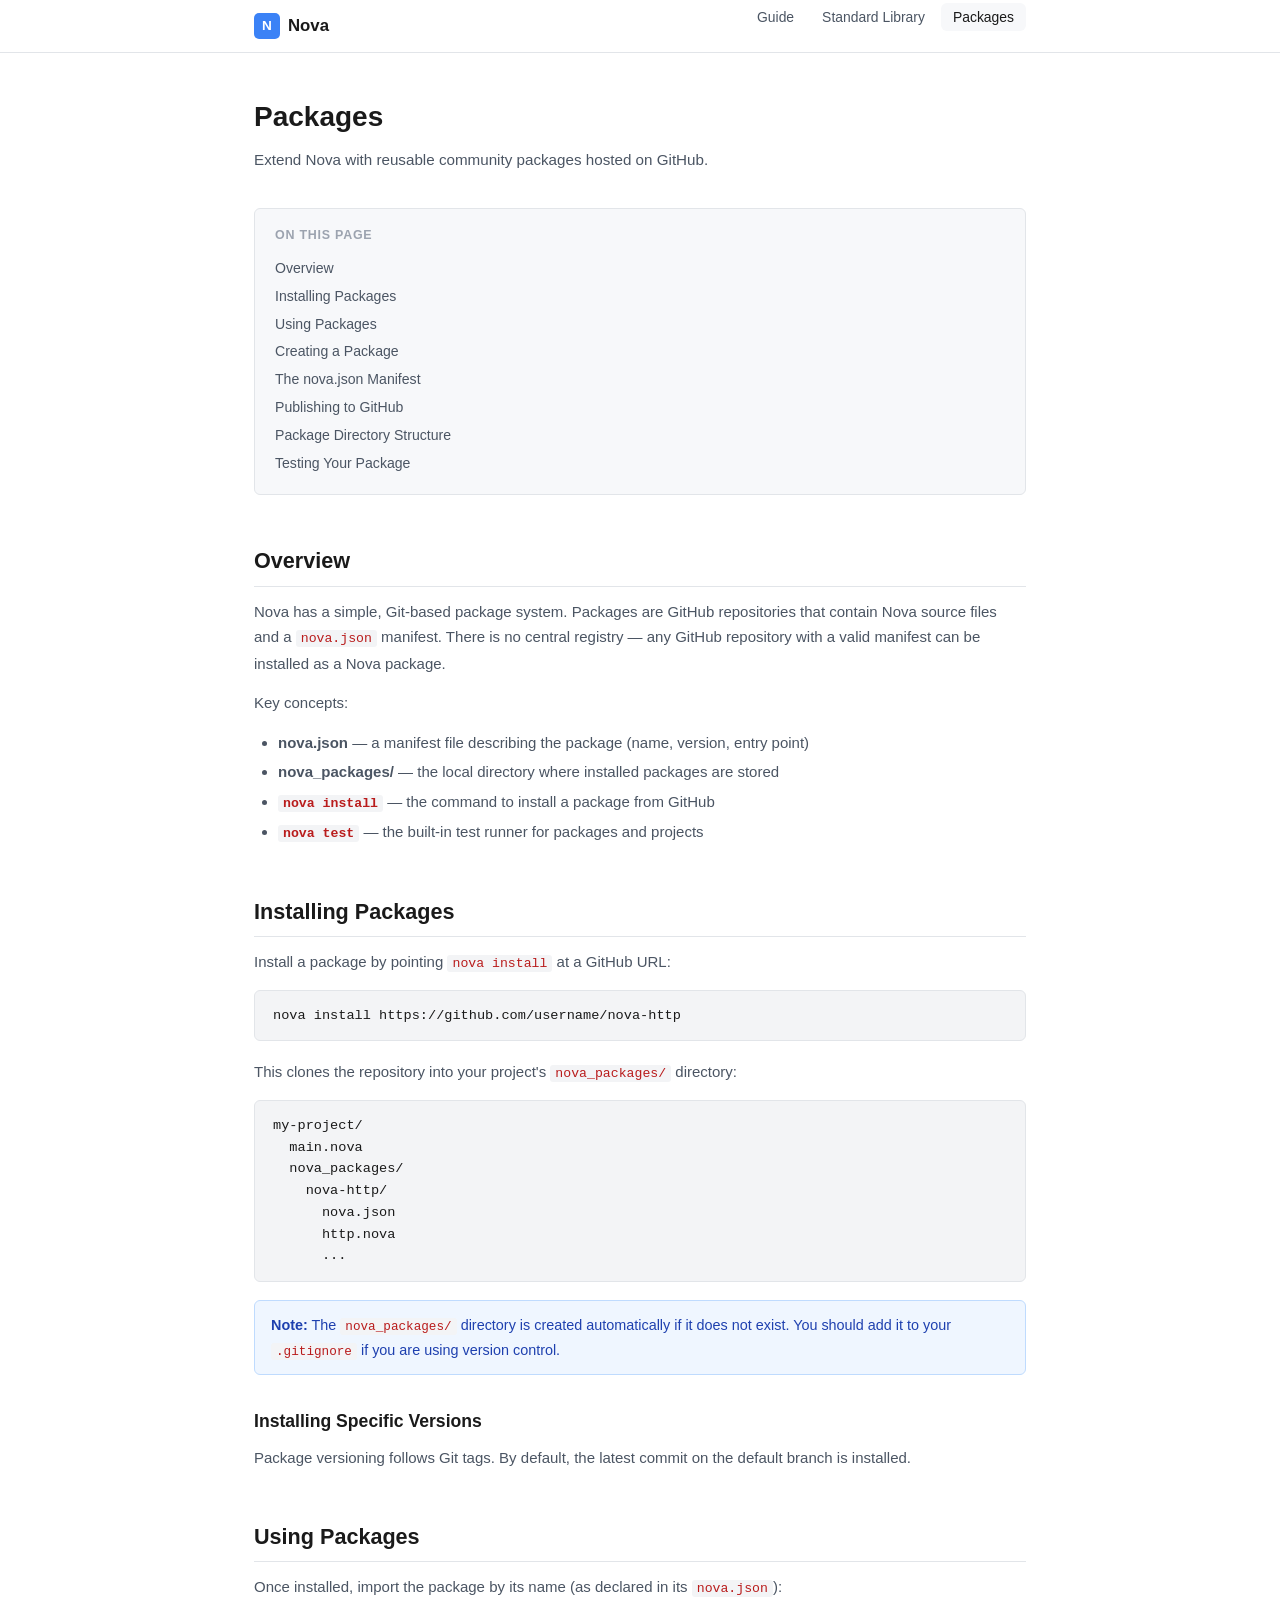
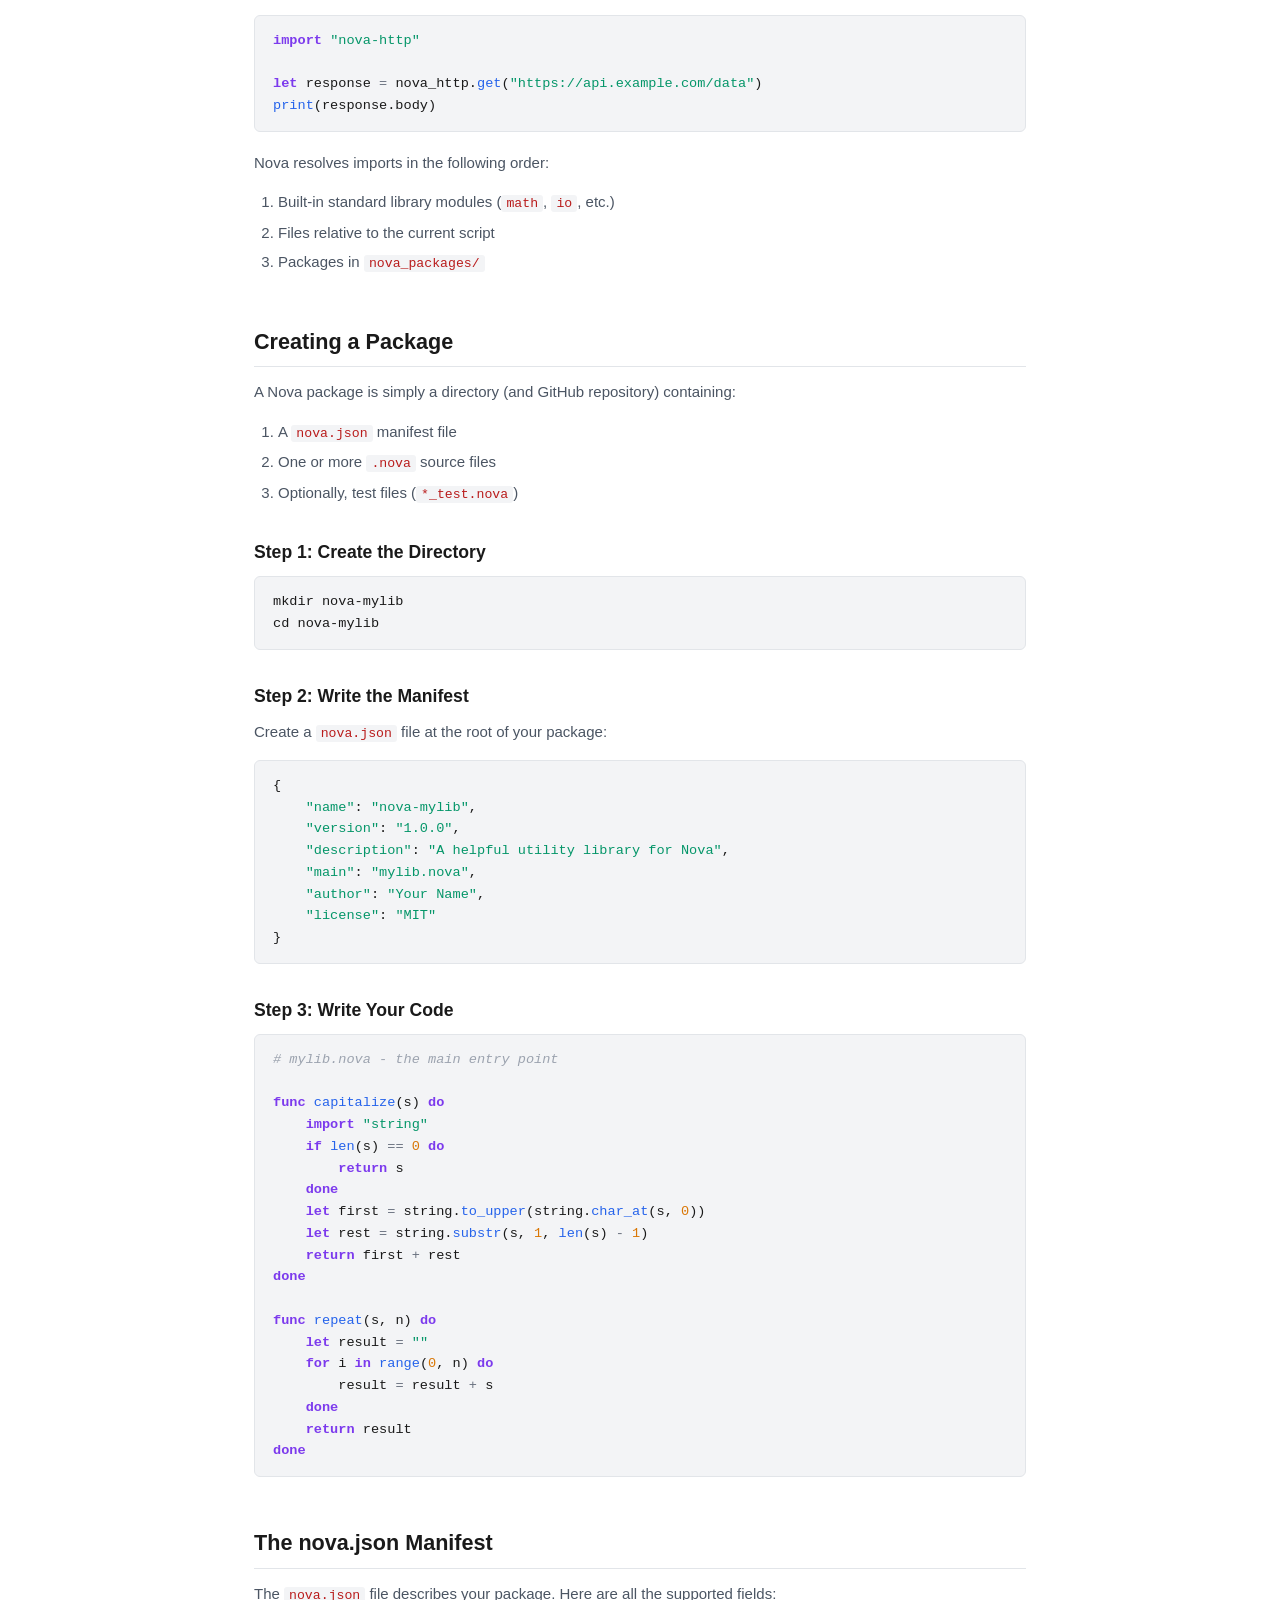
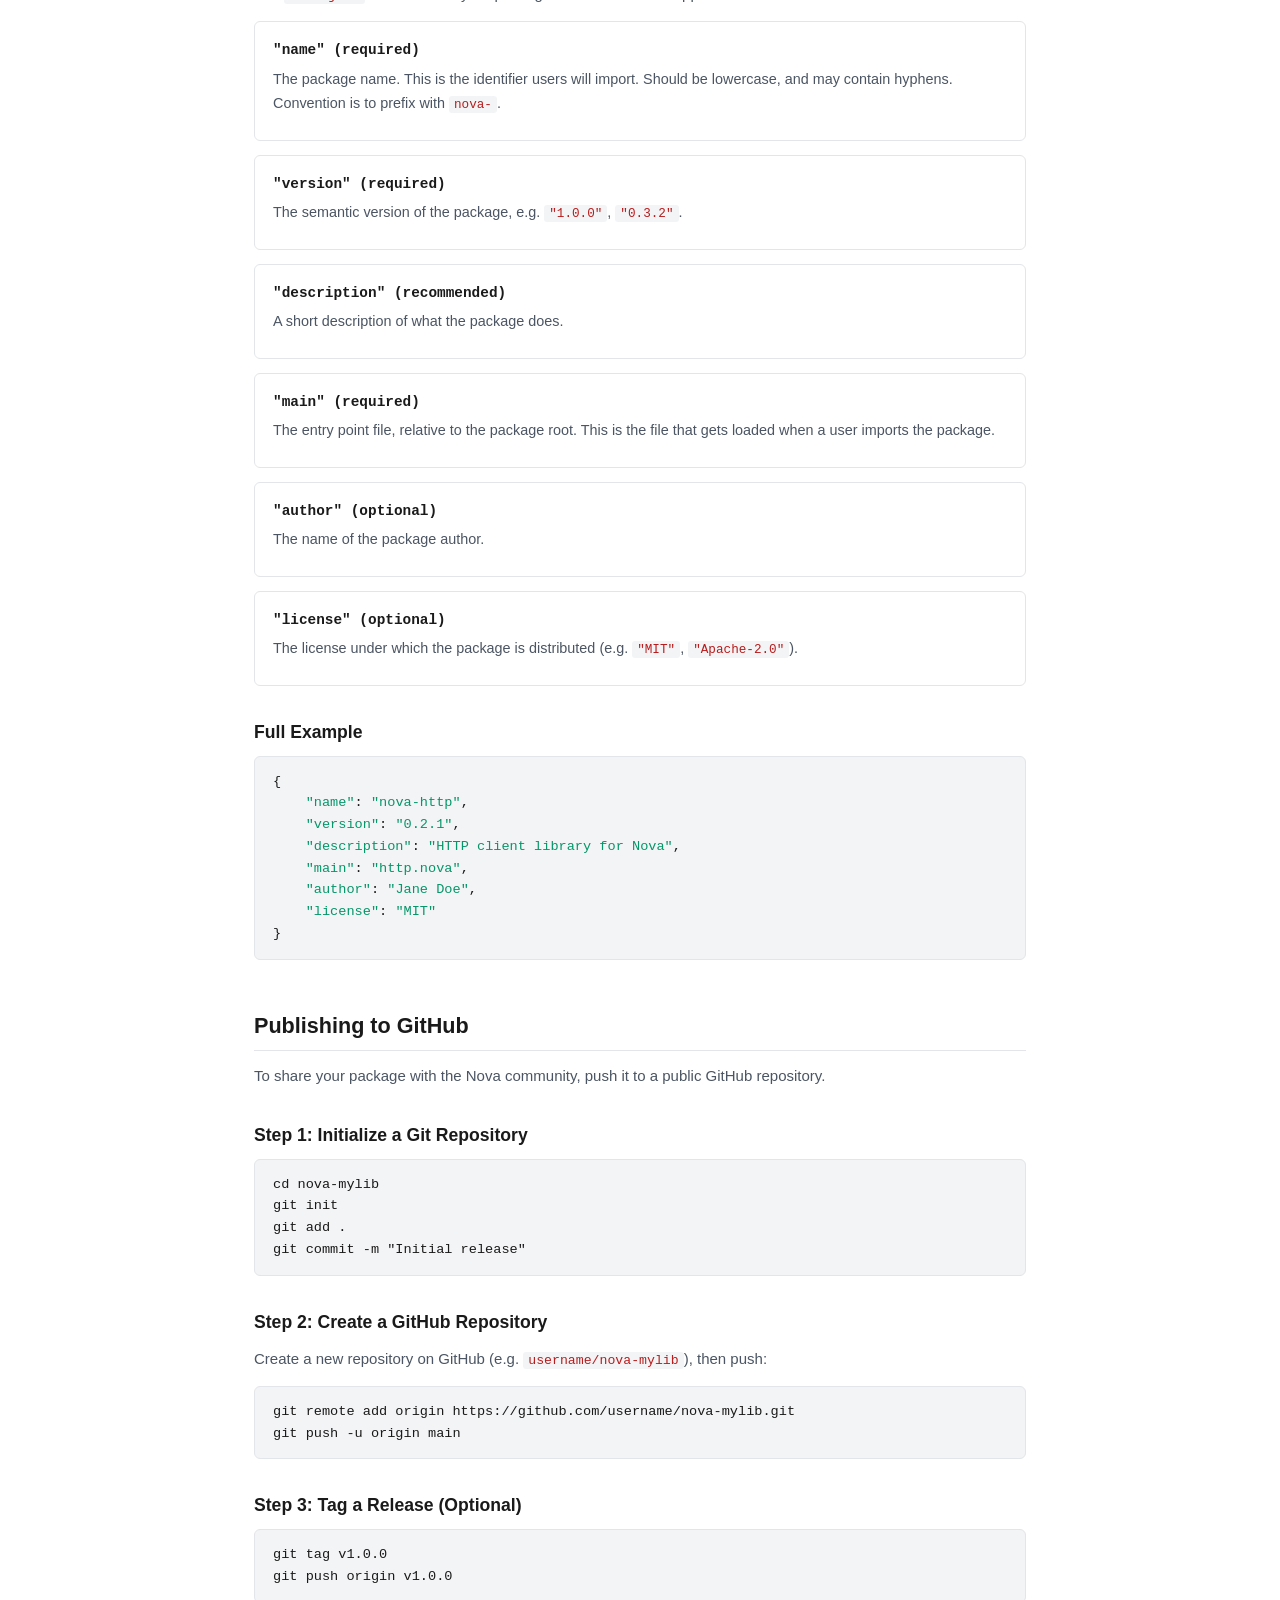
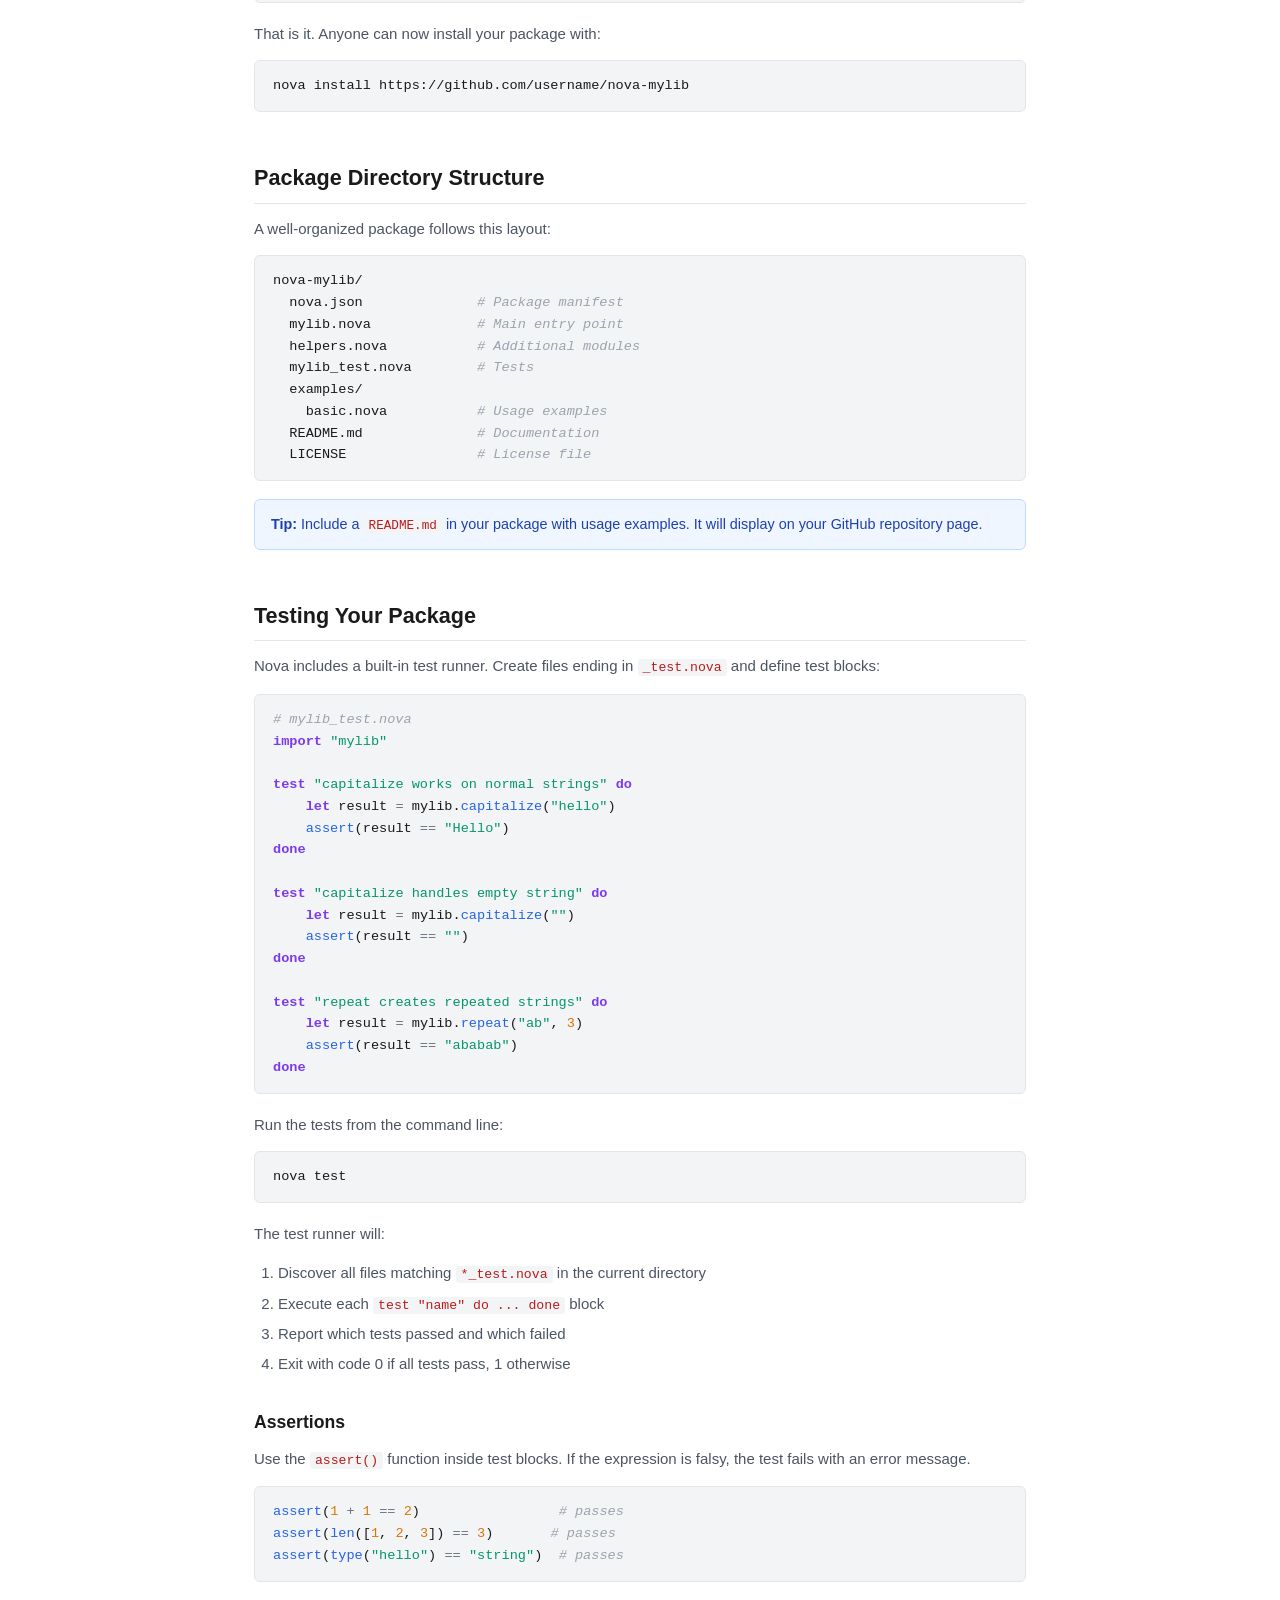
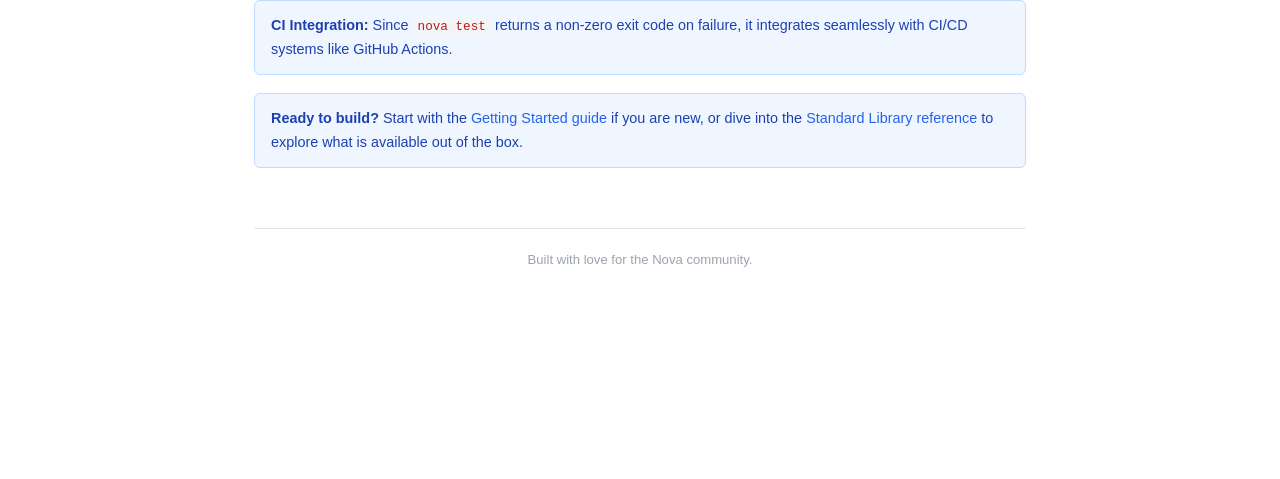
==== docs/packages.html @ 32923f0c "Initial release: Nova programming language v0.2.0 A dynamically-typed, interpreted language built in" ====
<!DOCTYPE html>
<html lang="en">
<head>
    <meta charset="UTF-8">
    <meta name="viewport" content="width=device-width, initial-scale=1.0">
    <title>Packages - Nova Programming Language</title>
    <meta name="description" content="Learn how to create, publish, install, and use Nova packages from the community.">
    <link rel="stylesheet" href="styles.css">
</head>
<body>
    <nav class="nav">
        <div class="nav-inner">
            <a href="index.html" class="nav-brand">
                <span class="nav-mark">N</span>
                Nova
            </a>
            <ul class="nav-links">
                <li><a href="getting-started.html">Guide</a></li>
                <li><a href="stdlib.html">Standard Library</a></li>
                <li><a href="packages.html" class="active">Packages</a></li>
            </ul>
        </div>
    </nav>

    <div class="page">
        <h1 class="page-title">Packages</h1>
        <p class="page-subtitle">Extend Nova with reusable community packages hosted on GitHub.</p>

        <div class="toc">
            <div class="toc-title">On this page</div>
            <ul>
                <li><a href="#overview">Overview</a></li>
                <li><a href="#installing">Installing Packages</a></li>
                <li><a href="#using">Using Packages</a></li>
                <li><a href="#creating">Creating a Package</a></li>
                <li><a href="#manifest">The nova.json Manifest</a></li>
                <li><a href="#publishing">Publishing to GitHub</a></li>
                <li><a href="#structure">Package Directory Structure</a></li>
                <li><a href="#testing">Testing Your Package</a></li>
            </ul>
        </div>

        <!-- Overview -->
        <h2 id="overview">Overview</h2>
        <p>Nova has a simple, Git-based package system. Packages are GitHub repositories that contain Nova source files and a <code>nova.json</code> manifest. There is no central registry &mdash; any GitHub repository with a valid manifest can be installed as a Nova package.</p>

        <p>Key concepts:</p>
        <ul>
            <li><strong>nova.json</strong> &mdash; a manifest file describing the package (name, version, entry point)</li>
            <li><strong>nova_packages/</strong> &mdash; the local directory where installed packages are stored</li>
            <li><strong><code>nova install</code></strong> &mdash; the command to install a package from GitHub</li>
            <li><strong><code>nova test</code></strong> &mdash; the built-in test runner for packages and projects</li>
        </ul>

        <!-- Installing -->
        <h2 id="installing">Installing Packages</h2>
        <p>Install a package by pointing <code>nova install</code> at a GitHub URL:</p>
<pre><code>nova install https://github.com/username/nova-http</code></pre>

        <p>This clones the repository into your project's <code>nova_packages/</code> directory:</p>
<pre><code>my-project/
  main.nova
  nova_packages/
    nova-http/
      nova.json
      http.nova
      ...</code></pre>

        <div class="note">
            <p><strong>Note:</strong> The <code>nova_packages/</code> directory is created automatically if it does not exist. You should add it to your <code>.gitignore</code> if you are using version control.</p>
        </div>

        <h3>Installing Specific Versions</h3>
        <p>Package versioning follows Git tags. By default, the latest commit on the default branch is installed.</p>

        <!-- Using -->
        <h2 id="using">Using Packages</h2>
        <p>Once installed, import the package by its name (as declared in its <code>nova.json</code>):</p>
<pre><code><span class="kw">import</span> <span class="st">"nova-http"</span>

<span class="kw">let</span> response <span class="op">=</span> nova_http.<span class="fn">get</span>(<span class="st">"https://api.example.com/data"</span>)
<span class="bi">print</span>(response.body)</code></pre>

        <p>Nova resolves imports in the following order:</p>
        <ol>
            <li>Built-in standard library modules (<code>math</code>, <code>io</code>, etc.)</li>
            <li>Files relative to the current script</li>
            <li>Packages in <code>nova_packages/</code></li>
        </ol>

        <!-- Creating -->
        <h2 id="creating">Creating a Package</h2>
        <p>A Nova package is simply a directory (and GitHub repository) containing:</p>
        <ol>
            <li>A <code>nova.json</code> manifest file</li>
            <li>One or more <code>.nova</code> source files</li>
            <li>Optionally, test files (<code>*_test.nova</code>)</li>
        </ol>

        <h3>Step 1: Create the Directory</h3>
<pre><code>mkdir nova-mylib
cd nova-mylib</code></pre>

        <h3>Step 2: Write the Manifest</h3>
        <p>Create a <code>nova.json</code> file at the root of your package:</p>
<pre><code>{
    <span class="st">"name"</span>: <span class="st">"nova-mylib"</span>,
    <span class="st">"version"</span>: <span class="st">"1.0.0"</span>,
    <span class="st">"description"</span>: <span class="st">"A helpful utility library for Nova"</span>,
    <span class="st">"main"</span>: <span class="st">"mylib.nova"</span>,
    <span class="st">"author"</span>: <span class="st">"Your Name"</span>,
    <span class="st">"license"</span>: <span class="st">"MIT"</span>
}</code></pre>

        <h3>Step 3: Write Your Code</h3>
<pre><code><span class="cm"># mylib.nova - the main entry point</span>

<span class="kw">func</span> <span class="fn">capitalize</span>(s) <span class="kw">do</span>
    <span class="kw">import</span> <span class="st">"string"</span>
    <span class="kw">if</span> <span class="bi">len</span>(s) <span class="op">==</span> <span class="nu">0</span> <span class="kw">do</span>
        <span class="kw">return</span> s
    <span class="kw">done</span>
    <span class="kw">let</span> first <span class="op">=</span> string.<span class="fn">to_upper</span>(string.<span class="fn">char_at</span>(s, <span class="nu">0</span>))
    <span class="kw">let</span> rest <span class="op">=</span> string.<span class="fn">substr</span>(s, <span class="nu">1</span>, <span class="bi">len</span>(s) <span class="op">-</span> <span class="nu">1</span>)
    <span class="kw">return</span> first <span class="op">+</span> rest
<span class="kw">done</span>

<span class="kw">func</span> <span class="fn">repeat</span>(s, n) <span class="kw">do</span>
    <span class="kw">let</span> result <span class="op">=</span> <span class="st">""</span>
    <span class="kw">for</span> i <span class="kw">in</span> <span class="bi">range</span>(<span class="nu">0</span>, n) <span class="kw">do</span>
        result <span class="op">=</span> result <span class="op">+</span> s
    <span class="kw">done</span>
    <span class="kw">return</span> result
<span class="kw">done</span></code></pre>

        <!-- Manifest -->
        <h2 id="manifest">The nova.json Manifest</h2>
        <p>The <code>nova.json</code> file describes your package. Here are all the supported fields:</p>

        <div class="func">
            <div class="func-sig">"name" (required)</div>
            <div class="func-desc">The package name. This is the identifier users will import. Should be lowercase, and may contain hyphens. Convention is to prefix with <code>nova-</code>.</div>
        </div>

        <div class="func">
            <div class="func-sig">"version" (required)</div>
            <div class="func-desc">The semantic version of the package, e.g. <code>"1.0.0"</code>, <code>"0.3.2"</code>.</div>
        </div>

        <div class="func">
            <div class="func-sig">"description" (recommended)</div>
            <div class="func-desc">A short description of what the package does.</div>
        </div>

        <div class="func">
            <div class="func-sig">"main" (required)</div>
            <div class="func-desc">The entry point file, relative to the package root. This is the file that gets loaded when a user imports the package.</div>
        </div>

        <div class="func">
            <div class="func-sig">"author" (optional)</div>
            <div class="func-desc">The name of the package author.</div>
        </div>

        <div class="func">
            <div class="func-sig">"license" (optional)</div>
            <div class="func-desc">The license under which the package is distributed (e.g. <code>"MIT"</code>, <code>"Apache-2.0"</code>).</div>
        </div>

        <h3>Full Example</h3>
<pre><code>{
    <span class="st">"name"</span>: <span class="st">"nova-http"</span>,
    <span class="st">"version"</span>: <span class="st">"0.2.1"</span>,
    <span class="st">"description"</span>: <span class="st">"HTTP client library for Nova"</span>,
    <span class="st">"main"</span>: <span class="st">"http.nova"</span>,
    <span class="st">"author"</span>: <span class="st">"Jane Doe"</span>,
    <span class="st">"license"</span>: <span class="st">"MIT"</span>
}</code></pre>

        <!-- Publishing -->
        <h2 id="publishing">Publishing to GitHub</h2>
        <p>To share your package with the Nova community, push it to a public GitHub repository.</p>

        <h3>Step 1: Initialize a Git Repository</h3>
<pre><code>cd nova-mylib
git init
git add .
git commit -m "Initial release"</code></pre>

        <h3>Step 2: Create a GitHub Repository</h3>
        <p>Create a new repository on GitHub (e.g. <code>username/nova-mylib</code>), then push:</p>
<pre><code>git remote add origin https://github.com/username/nova-mylib.git
git push -u origin main</code></pre>

        <h3>Step 3: Tag a Release (Optional)</h3>
<pre><code>git tag v1.0.0
git push origin v1.0.0</code></pre>

        <p>That is it. Anyone can now install your package with:</p>
<pre><code>nova install https://github.com/username/nova-mylib</code></pre>

        <!-- Structure -->
        <h2 id="structure">Package Directory Structure</h2>
        <p>A well-organized package follows this layout:</p>
<pre><code>nova-mylib/
  nova.json              <span class="cm"># Package manifest</span>
  mylib.nova             <span class="cm"># Main entry point</span>
  helpers.nova           <span class="cm"># Additional modules</span>
  mylib_test.nova        <span class="cm"># Tests</span>
  examples/
    basic.nova           <span class="cm"># Usage examples</span>
  README.md              <span class="cm"># Documentation</span>
  LICENSE                <span class="cm"># License file</span></code></pre>

        <div class="note">
            <p><strong>Tip:</strong> Include a <code>README.md</code> in your package with usage examples. It will display on your GitHub repository page.</p>
        </div>

        <!-- Testing -->
        <h2 id="testing">Testing Your Package</h2>
        <p>Nova includes a built-in test runner. Create files ending in <code>_test.nova</code> and define test blocks:</p>
<pre><code><span class="cm"># mylib_test.nova</span>
<span class="kw">import</span> <span class="st">"mylib"</span>

<span class="kw">test</span> <span class="st">"capitalize works on normal strings"</span> <span class="kw">do</span>
    <span class="kw">let</span> result <span class="op">=</span> mylib.<span class="fn">capitalize</span>(<span class="st">"hello"</span>)
    <span class="fn">assert</span>(result <span class="op">==</span> <span class="st">"Hello"</span>)
<span class="kw">done</span>

<span class="kw">test</span> <span class="st">"capitalize handles empty string"</span> <span class="kw">do</span>
    <span class="kw">let</span> result <span class="op">=</span> mylib.<span class="fn">capitalize</span>(<span class="st">""</span>)
    <span class="fn">assert</span>(result <span class="op">==</span> <span class="st">""</span>)
<span class="kw">done</span>

<span class="kw">test</span> <span class="st">"repeat creates repeated strings"</span> <span class="kw">do</span>
    <span class="kw">let</span> result <span class="op">=</span> mylib.<span class="fn">repeat</span>(<span class="st">"ab"</span>, <span class="nu">3</span>)
    <span class="fn">assert</span>(result <span class="op">==</span> <span class="st">"ababab"</span>)
<span class="kw">done</span></code></pre>

        <p>Run the tests from the command line:</p>
<pre><code>nova test</code></pre>

        <p>The test runner will:</p>
        <ol>
            <li>Discover all files matching <code>*_test.nova</code> in the current directory</li>
            <li>Execute each <code>test "name" do ... done</code> block</li>
            <li>Report which tests passed and which failed</li>
            <li>Exit with code 0 if all tests pass, 1 otherwise</li>
        </ol>

        <h3>Assertions</h3>
        <p>Use the <code>assert()</code> function inside test blocks. If the expression is falsy, the test fails with an error message.</p>
<pre><code><span class="fn">assert</span>(<span class="nu">1</span> <span class="op">+</span> <span class="nu">1</span> <span class="op">==</span> <span class="nu">2</span>)                 <span class="cm"># passes</span>
<span class="fn">assert</span>(<span class="bi">len</span>([<span class="nu">1</span>, <span class="nu">2</span>, <span class="nu">3</span>]) <span class="op">==</span> <span class="nu">3</span>)       <span class="cm"># passes</span>
<span class="fn">assert</span>(<span class="bi">type</span>(<span class="st">"hello"</span>) <span class="op">==</span> <span class="st">"string"</span>)  <span class="cm"># passes</span></code></pre>

        <div class="note">
            <p><strong>CI Integration:</strong> Since <code>nova test</code> returns a non-zero exit code on failure, it integrates seamlessly with CI/CD systems like GitHub Actions.</p>
        </div>

        <div class="note">
            <p><strong>Ready to build?</strong> Start with the <a href="getting-started.html">Getting Started guide</a> if you are new, or dive into the <a href="stdlib.html">Standard Library reference</a> to explore what is available out of the box.</p>
        </div>

        <div class="footer">
            Built with love for the Nova community.
        </div>
    </div>
</body>
</html>
---- docs/styles.css ----
/* Nova Docs — Clean, simple, informational */

*, *::before, *::after {
    margin: 0;
    padding: 0;
    box-sizing: border-box;
}

:root {
    --bg: #ffffff;
    --bg-alt: #f7f8fa;
    --bg-code: #f3f4f6;
    --border: #e2e5e9;
    --text: #1a1a1a;
    --text-secondary: #4b5563;
    --text-muted: #9ca3af;
    --link: #2563eb;
    --link-hover: #1d4ed8;
    --accent: #3b82f6;
    --font: -apple-system, BlinkMacSystemFont, "Segoe UI", Roboto, "Helvetica Neue", Arial, sans-serif;
    --mono: "SF Mono", "Fira Code", Consolas, "Liberation Mono", Menlo, monospace;
    --max-width: 820px;
}

body {
    font-family: var(--font);
    background: var(--bg);
    color: var(--text);
    line-height: 1.7;
    font-size: 15px;
}

a { color: var(--link); text-decoration: none; }
a:hover { color: var(--link-hover); text-decoration: underline; }

/* Nav */
.nav {
    border-bottom: 1px solid var(--border);
    background: var(--bg);
    position: sticky;
    top: 0;
    z-index: 100;
}

.nav-inner {
    max-width: var(--max-width);
    margin: 0 auto;
    padding: 0 24px;
    display: flex;
    align-items: center;
    justify-content: space-between;
    height: 52px;
}

.nav-brand {
    font-weight: 700;
    font-size: 1.05rem;
    color: var(--text);
    text-decoration: none;
    display: flex;
    align-items: center;
    gap: 8px;
}
.nav-brand:hover { color: var(--text); text-decoration: none; }

.nav-mark {
    display: inline-flex;
    align-items: center;
    justify-content: center;
    width: 26px;
    height: 26px;
    background: var(--accent);
    color: #fff;
    border-radius: 5px;
    font-size: 0.85rem;
    font-weight: 800;
}

.nav-links {
    display: flex;
    gap: 4px;
    list-style: none;
}

.nav-links a {
    padding: 6px 12px;
    border-radius: 6px;
    font-size: 0.87rem;
    color: var(--text-secondary);
    text-decoration: none;
}
.nav-links a:hover, .nav-links a.active {
    background: var(--bg-alt);
    color: var(--text);
    text-decoration: none;
}

/* Page layout */
.page {
    max-width: var(--max-width);
    margin: 0 auto;
    padding: 40px 24px 100px;
}

.page-title {
    font-size: 1.75rem;
    font-weight: 700;
    margin-bottom: 6px;
    color: var(--text);
}

.page-subtitle {
    color: var(--text-secondary);
    font-size: 0.95rem;
    margin-bottom: 36px;
}

/* Typography */
h2 {
    font-size: 1.35rem;
    font-weight: 700;
    margin-top: 48px;
    margin-bottom: 12px;
    padding-bottom: 6px;
    border-bottom: 1px solid var(--border);
}

h3 {
    font-size: 1.1rem;
    font-weight: 600;
    margin-top: 32px;
    margin-bottom: 8px;
}

h4 {
    font-size: 1rem;
    font-weight: 600;
    margin-top: 24px;
    margin-bottom: 6px;
}

p { margin-bottom: 14px; color: var(--text-secondary); }
ul, ol { margin-bottom: 14px; padding-left: 24px; color: var(--text-secondary); }
li { margin-bottom: 4px; }

/* Code */
code { font-family: var(--mono); font-size: 0.88em; }

:not(pre) > code {
    background: var(--bg-code);
    padding: 1px 5px;
    border-radius: 3px;
    color: #b91c1c;
}

pre {
    background: var(--bg-code);
    border: 1px solid var(--border);
    border-radius: 6px;
    padding: 14px 18px;
    overflow-x: auto;
    margin-bottom: 18px;
    font-size: 0.85rem;
    line-height: 1.6;
}

pre code { background: none; padding: 0; color: var(--text); font-size: inherit; }

/* Syntax highlighting */
.kw { color: #7c3aed; font-weight: 600; }
.bi { color: #2563eb; }
.st { color: #059669; }
.cm { color: #9ca3af; font-style: italic; }
.nu { color: #d97706; }
.op { color: #6b7280; }
.fn { color: #2563eb; }
.cl { color: #b45309; }
.se { color: #7c3aed; }

/* Table of contents */
.toc {
    background: var(--bg-alt);
    border: 1px solid var(--border);
    border-radius: 6px;
    padding: 16px 20px;
    margin-bottom: 32px;
}
.toc-title {
    font-size: 0.78rem;
    text-transform: uppercase;
    letter-spacing: 0.06em;
    color: var(--text-muted);
    font-weight: 600;
    margin-bottom: 8px;
}
.toc ul { list-style: none; padding: 0; margin: 0; }
.toc li { margin-bottom: 2px; }
.toc a { font-size: 0.88rem; color: var(--text-secondary); }
.toc a:hover { color: var(--link); }
.toc .indent { padding-left: 16px; }

/* Function definitions */
.func {
    border: 1px solid var(--border);
    border-radius: 6px;
    padding: 16px 18px;
    margin-bottom: 14px;
}
.func-sig {
    font-family: var(--mono);
    font-size: 0.9rem;
    font-weight: 600;
    color: var(--text);
    margin-bottom: 4px;
}
.func-desc { color: var(--text-secondary); font-size: 0.9rem; margin-bottom: 8px; }
.func pre { margin-bottom: 0; font-size: 0.82rem; }

/* Note box */
.note {
    background: #eff6ff;
    border: 1px solid #bfdbfe;
    border-radius: 6px;
    padding: 12px 16px;
    margin-bottom: 18px;
    font-size: 0.9rem;
}
.note p { color: #1e40af; margin: 0; }

/* Cards */
.cards {
    display: grid;
    grid-template-columns: repeat(auto-fit, minmax(240px, 1fr));
    gap: 16px;
    margin-bottom: 32px;
}
.card {
    border: 1px solid var(--border);
    border-radius: 6px;
    padding: 20px;
}
.card h3 { margin-top: 0; margin-bottom: 6px; font-size: 1rem; }
.card p { font-size: 0.9rem; margin: 0; }

/* Module header */
.mod-header {
    display: flex;
    align-items: center;
    gap: 10px;
    margin-top: 48px;
    margin-bottom: 12px;
    padding-bottom: 6px;
    border-bottom: 1px solid var(--border);
}
.mod-header h2 { margin: 0; padding: 0; border: 0; }
.mod-badge {
    font-family: var(--mono);
    font-size: 0.72rem;
    background: var(--bg-code);
    border: 1px solid var(--border);
    padding: 2px 8px;
    border-radius: 3px;
    color: var(--text-muted);
}

/* Footer */
.footer {
    border-top: 1px solid var(--border);
    margin-top: 60px;
    padding: 20px 24px;
    text-align: center;
    font-size: 0.82rem;
    color: var(--text-muted);
}

/* Install box */
.install-box {
    background: #1e293b;
    color: #a5f3fc;
    font-family: var(--mono);
    font-size: 0.88rem;
    padding: 12px 20px;
    border-radius: 6px;
    display: inline-block;
    margin: 12px 0;
}

@media (max-width: 640px) {
    .page-title { font-size: 1.4rem; }
    h2 { font-size: 1.15rem; }
    .nav-links { display: none; }
    .cards { grid-template-columns: 1fr; }
    pre { font-size: 0.8rem; padding: 12px; }
}
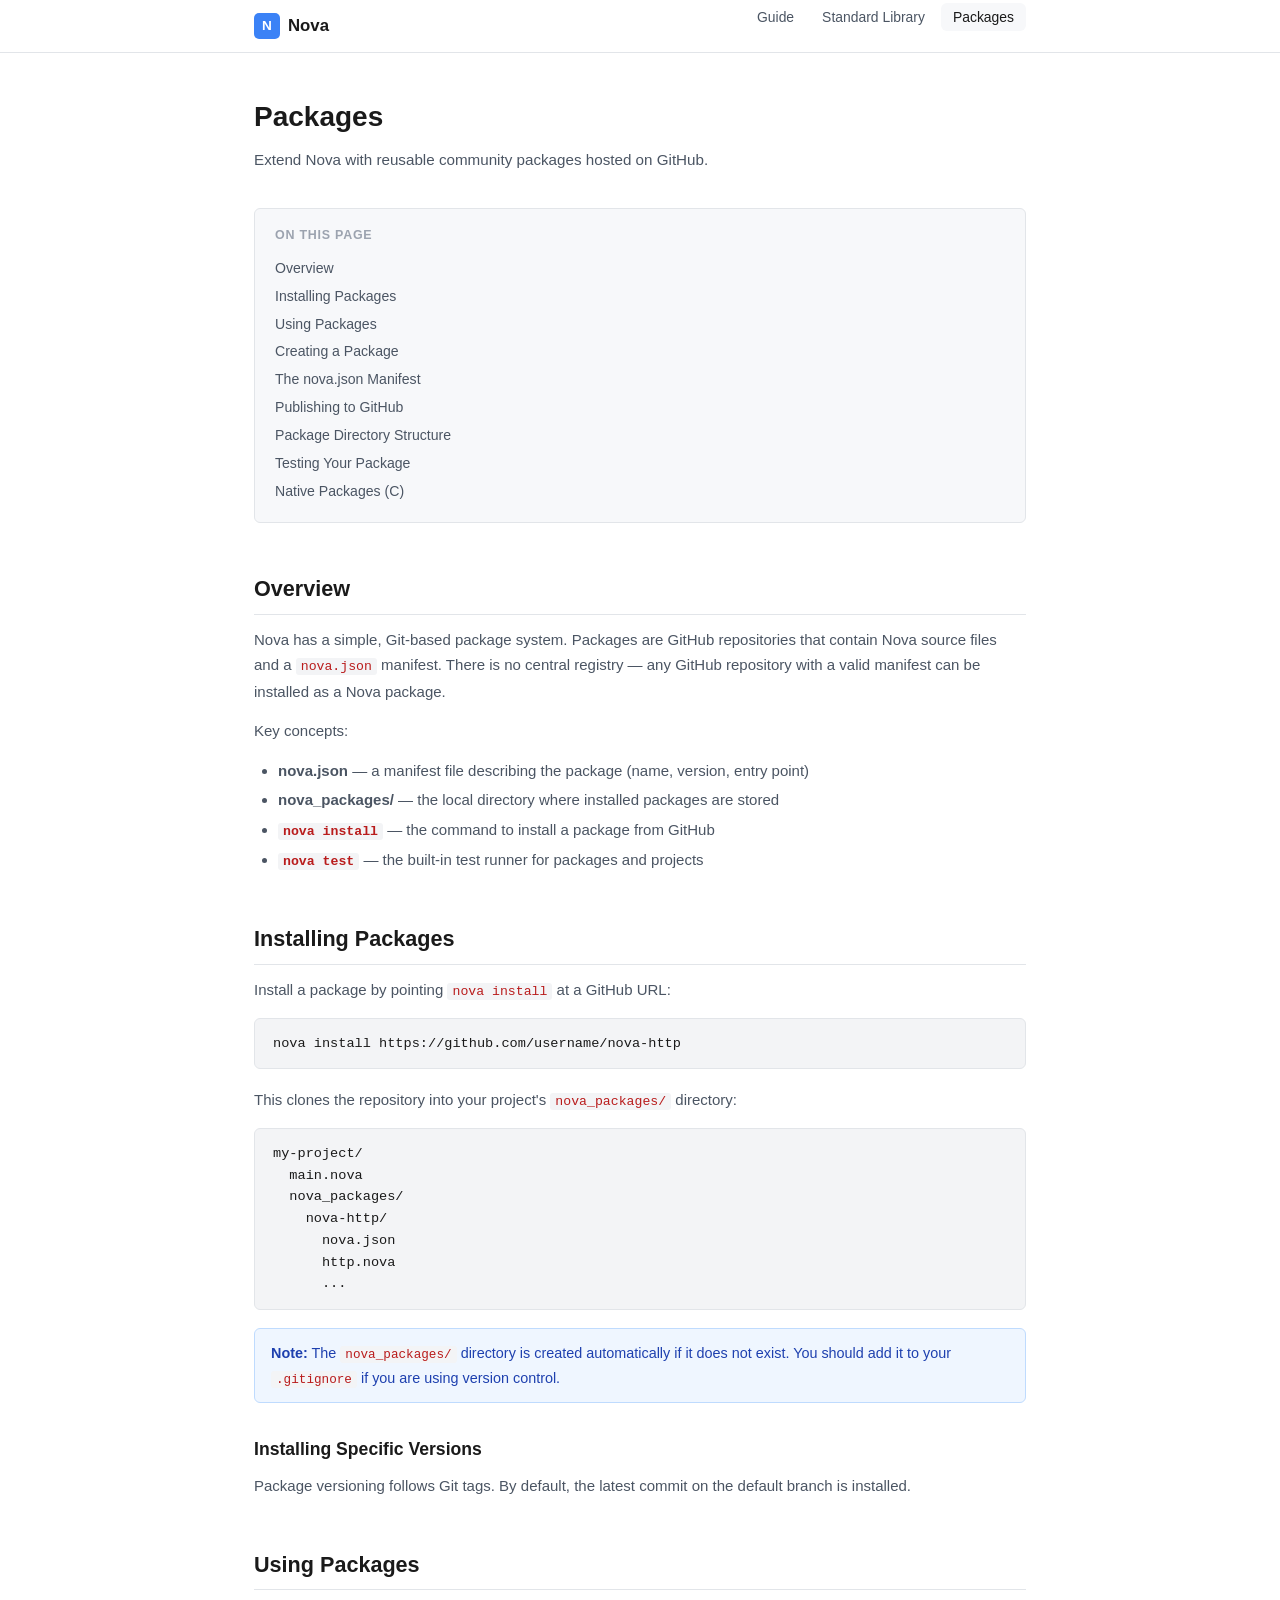
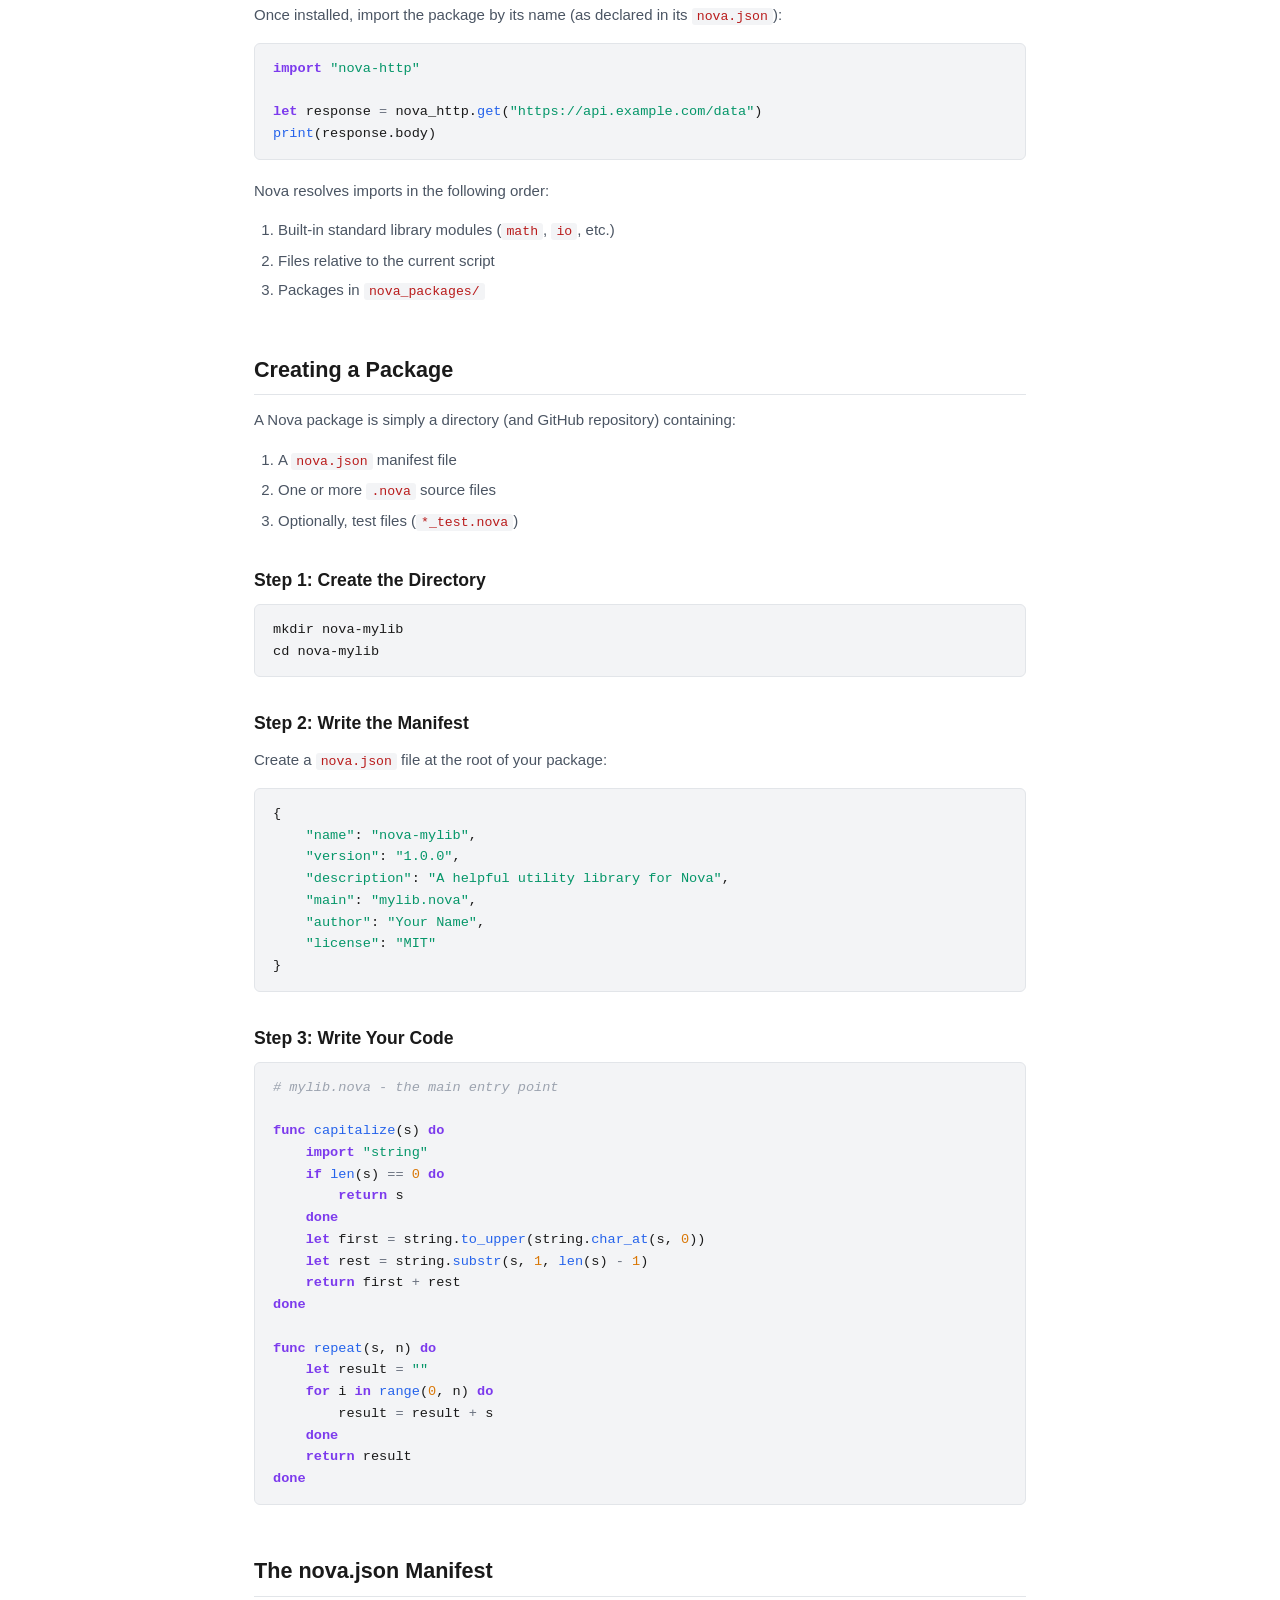
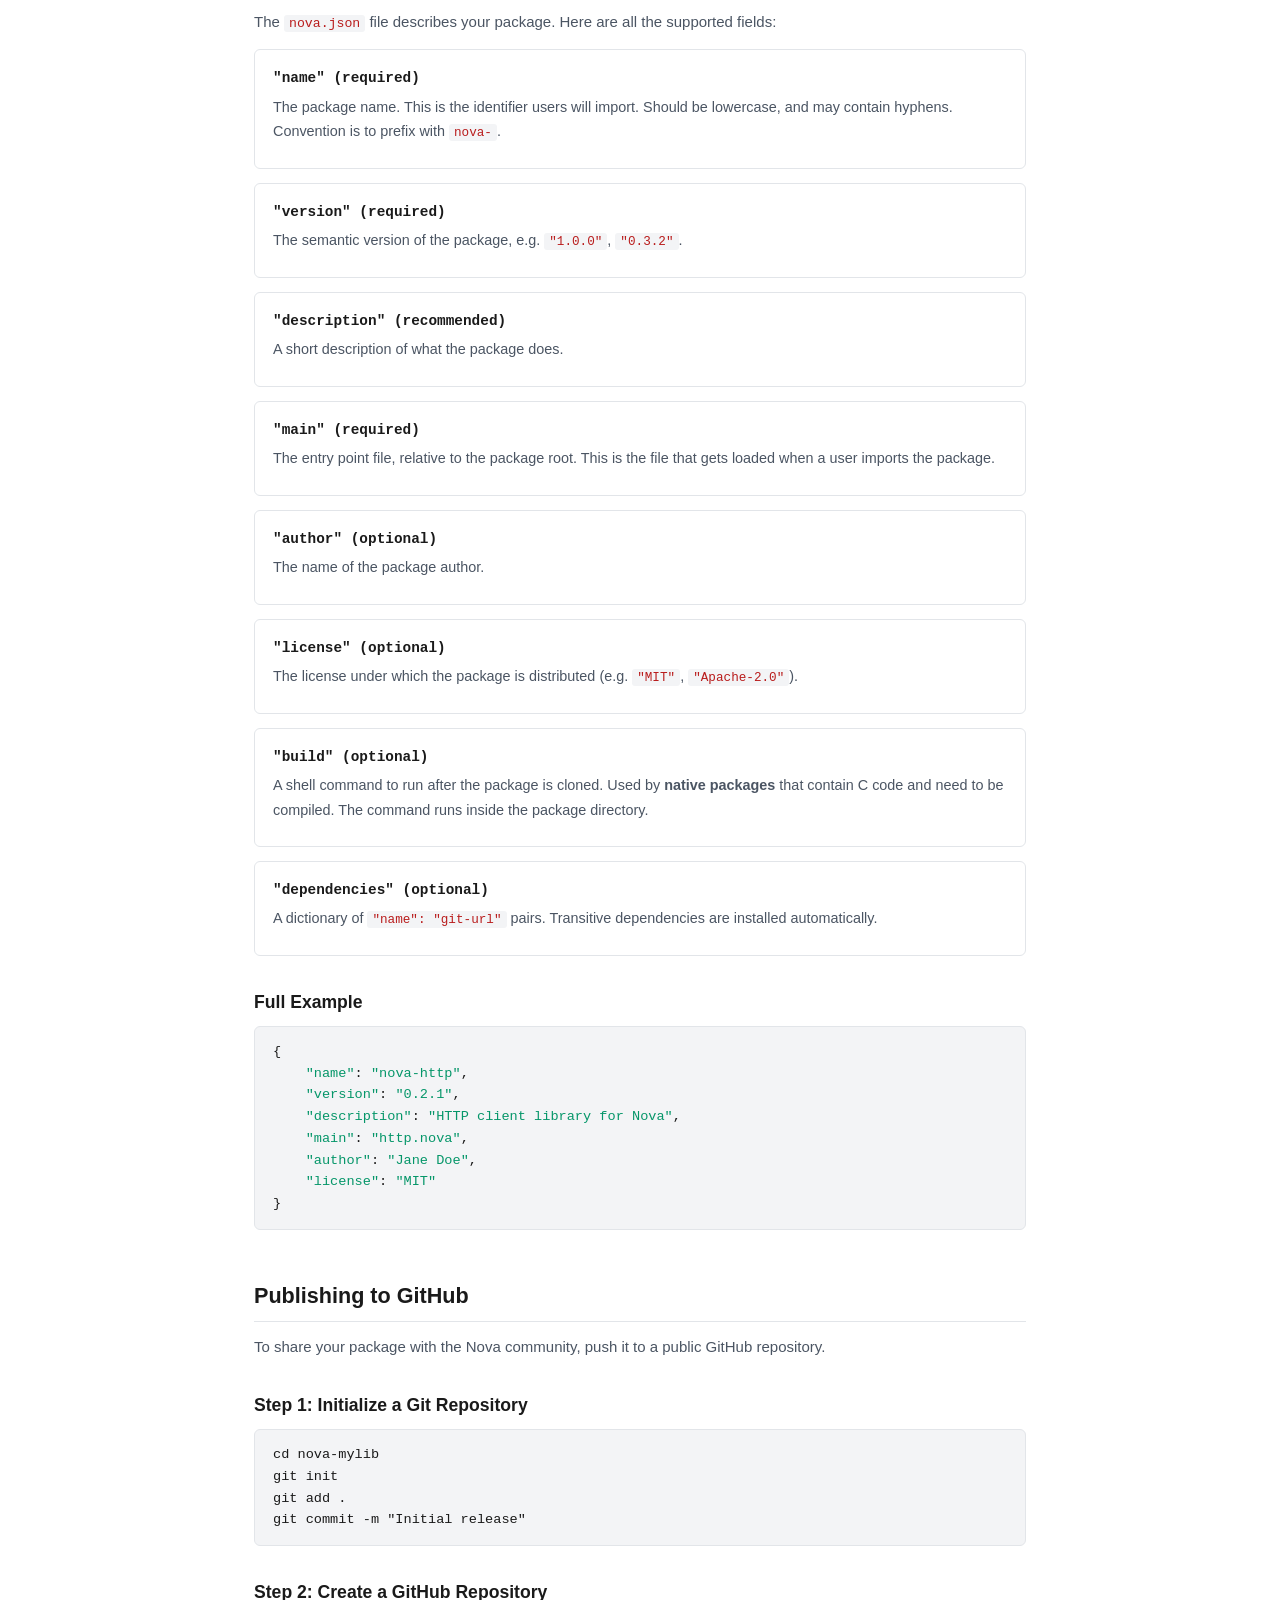
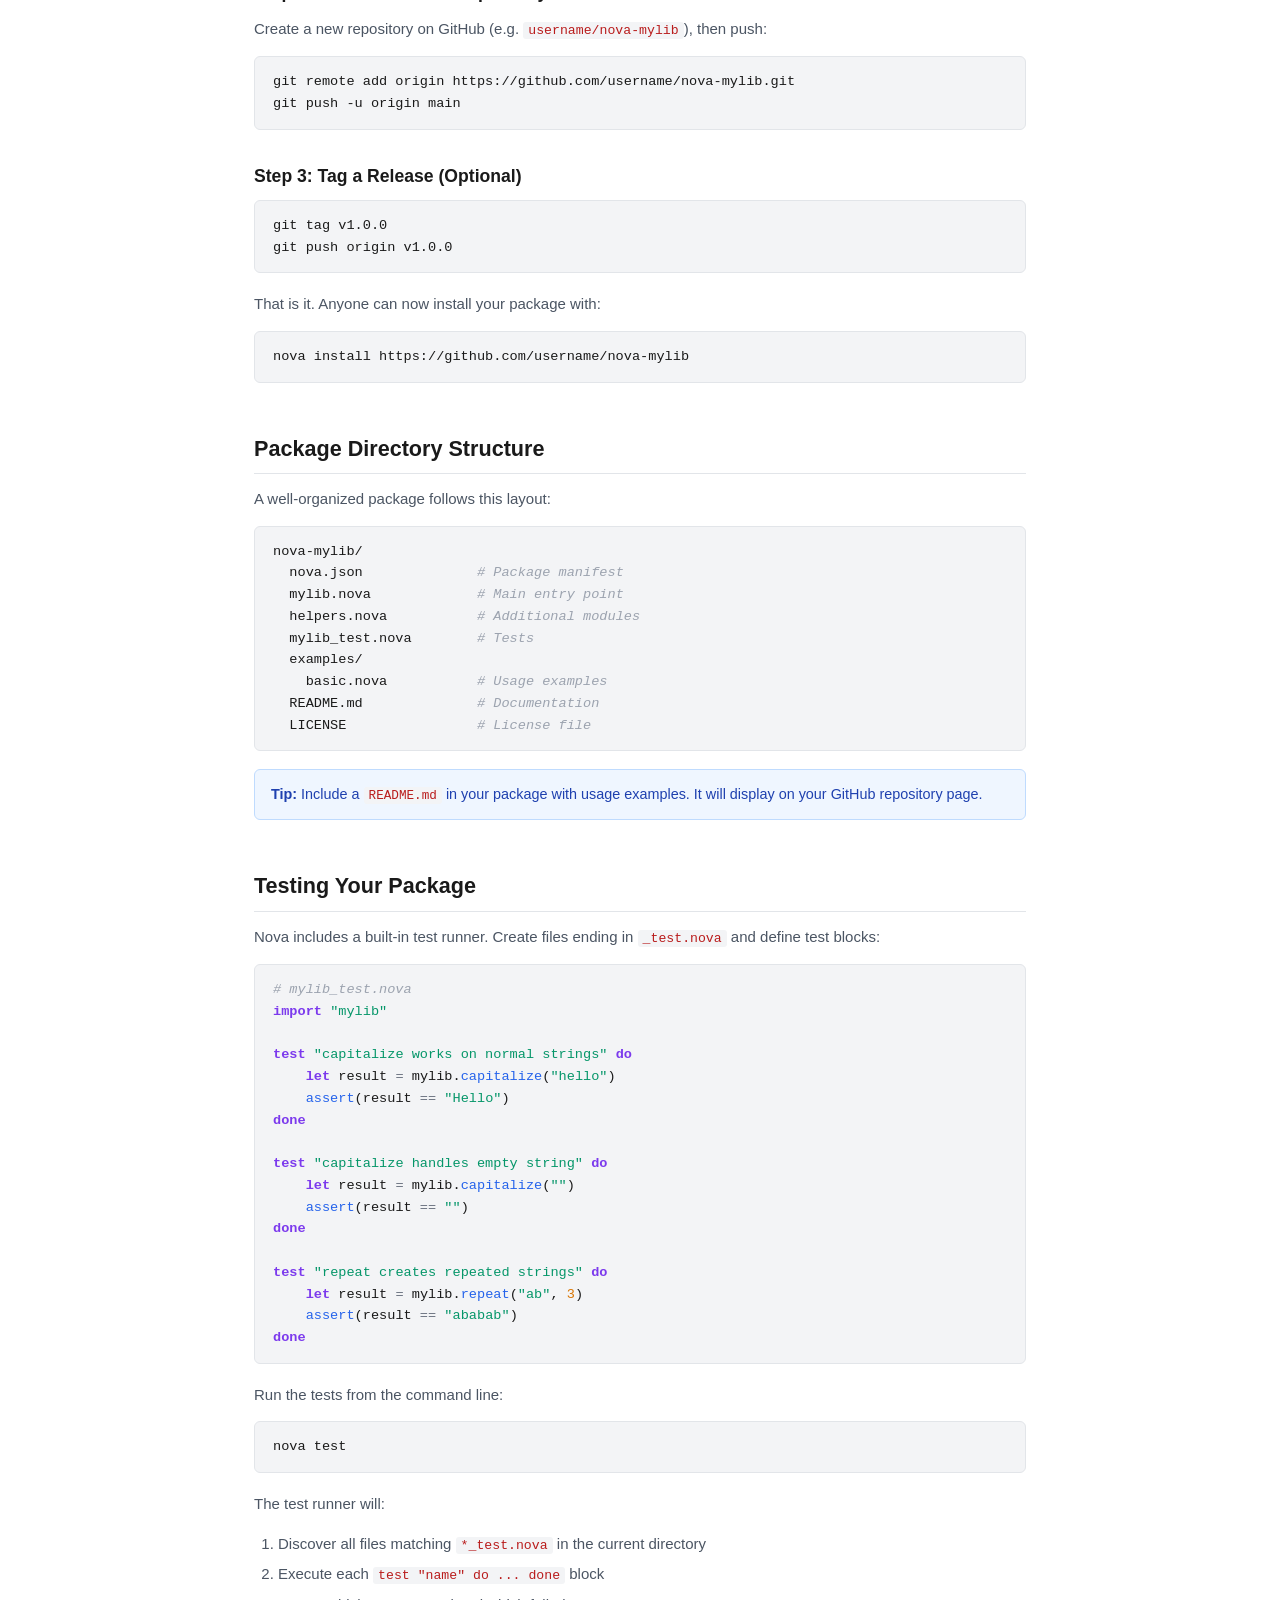
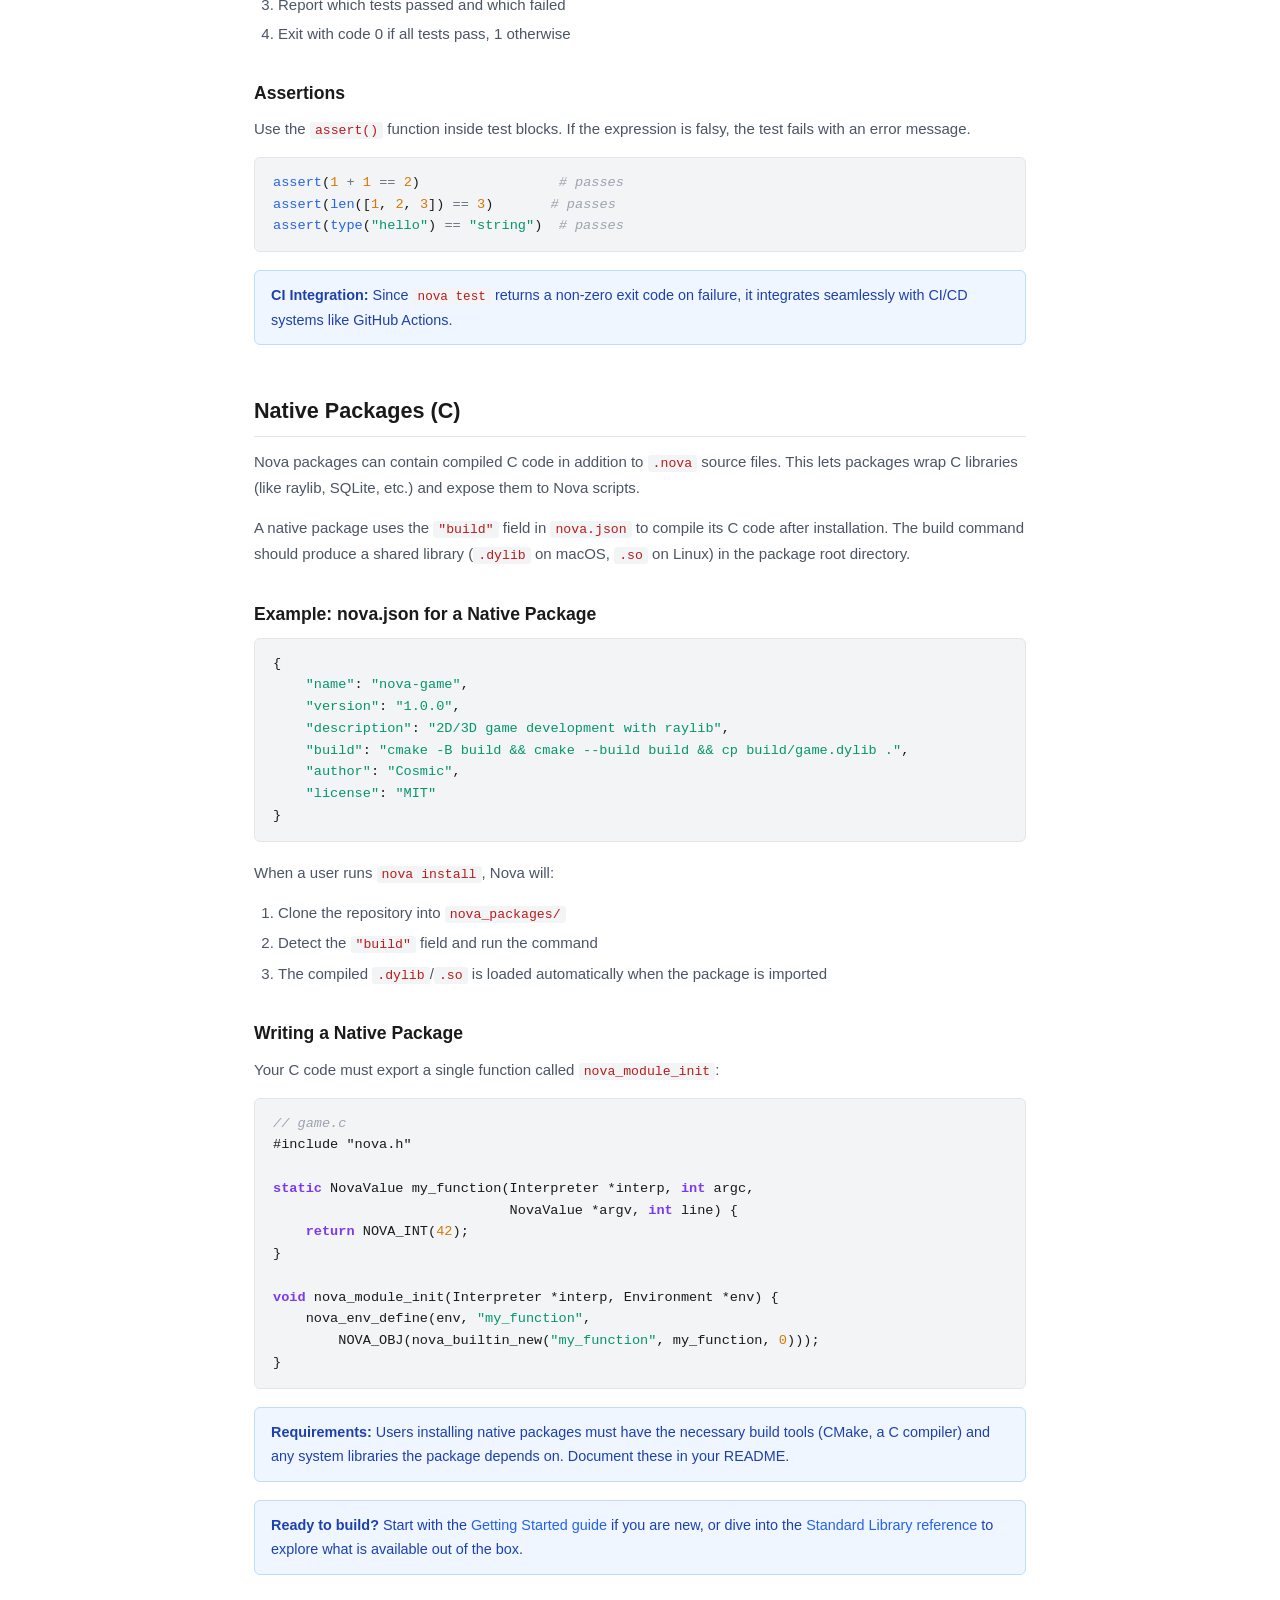
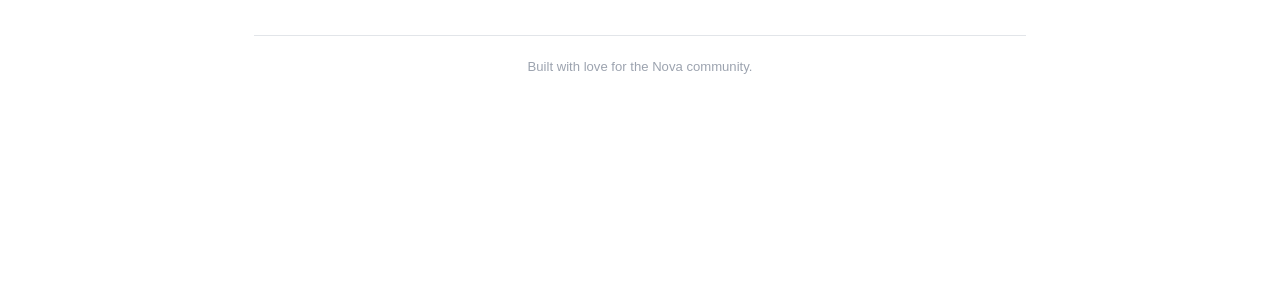
==== commit 04600529: "Add game module with 2D/3D support and native package build system - Add game stdlib module (56 func" ====
--- a/docs/packages.html
+++ b/docs/packages.html
@@ -37,6 +37,7 @@
                 <li><a href="#publishing">Publishing to GitHub</a></li>
                 <li><a href="#structure">Package Directory Structure</a></li>
                 <li><a href="#testing">Testing Your Package</a></li>
+                <li><a href="#native">Native Packages (C)</a></li>
             </ul>
         </div>
 
@@ -165,6 +166,16 @@
         <div class="func">
             <div class="func-sig">"license" (optional)</div>
             <div class="func-desc">The license under which the package is distributed (e.g. <code>"MIT"</code>, <code>"Apache-2.0"</code>).</div>
+        </div>
+
+        <div class="func">
+            <div class="func-sig">"build" (optional)</div>
+            <div class="func-desc">A shell command to run after the package is cloned. Used by <strong>native packages</strong> that contain C code and need to be compiled. The command runs inside the package directory.</div>
+        </div>
+
+        <div class="func">
+            <div class="func-sig">"dependencies" (optional)</div>
+            <div class="func-desc">A dictionary of <code>"name": "git-url"</code> pairs. Transitive dependencies are installed automatically.</div>
         </div>
 
         <h3>Full Example</h3>
@@ -258,6 +269,48 @@
             <p><strong>CI Integration:</strong> Since <code>nova test</code> returns a non-zero exit code on failure, it integrates seamlessly with CI/CD systems like GitHub Actions.</p>
         </div>
 
+        <!-- Native -->
+        <h2 id="native">Native Packages (C)</h2>
+        <p>Nova packages can contain compiled C code in addition to <code>.nova</code> source files. This lets packages wrap C libraries (like raylib, SQLite, etc.) and expose them to Nova scripts.</p>
+
+        <p>A native package uses the <code>"build"</code> field in <code>nova.json</code> to compile its C code after installation. The build command should produce a shared library (<code>.dylib</code> on macOS, <code>.so</code> on Linux) in the package root directory.</p>
+
+        <h3>Example: nova.json for a Native Package</h3>
+<pre><code>{
+    <span class="st">"name"</span>: <span class="st">"nova-game"</span>,
+    <span class="st">"version"</span>: <span class="st">"1.0.0"</span>,
+    <span class="st">"description"</span>: <span class="st">"2D/3D game development with raylib"</span>,
+    <span class="st">"build"</span>: <span class="st">"cmake -B build && cmake --build build && cp build/game.dylib ."</span>,
+    <span class="st">"author"</span>: <span class="st">"Cosmic"</span>,
+    <span class="st">"license"</span>: <span class="st">"MIT"</span>
+}</code></pre>
+
+        <p>When a user runs <code>nova install</code>, Nova will:</p>
+        <ol>
+            <li>Clone the repository into <code>nova_packages/</code></li>
+            <li>Detect the <code>"build"</code> field and run the command</li>
+            <li>The compiled <code>.dylib</code>/<code>.so</code> is loaded automatically when the package is imported</li>
+        </ol>
+
+        <h3>Writing a Native Package</h3>
+        <p>Your C code must export a single function called <code>nova_module_init</code>:</p>
+<pre><code><span class="cm">// game.c</span>
+<span class="cp">#include "nova.h"</span>
+
+<span class="kw">static</span> NovaValue my_function(Interpreter *interp, <span class="kw">int</span> argc,
+                             NovaValue *argv, <span class="kw">int</span> line) {
+    <span class="kw">return</span> NOVA_INT(<span class="nu">42</span>);
+}
+
+<span class="kw">void</span> nova_module_init(Interpreter *interp, Environment *env) {
+    nova_env_define(env, <span class="st">"my_function"</span>,
+        NOVA_OBJ(nova_builtin_new(<span class="st">"my_function"</span>, my_function, <span class="nu">0</span>)));
+}</code></pre>
+
+        <div class="note">
+            <p><strong>Requirements:</strong> Users installing native packages must have the necessary build tools (CMake, a C compiler) and any system libraries the package depends on. Document these in your README.</p>
+        </div>
+
         <div class="note">
             <p><strong>Ready to build?</strong> Start with the <a href="getting-started.html">Getting Started guide</a> if you are new, or dive into the <a href="stdlib.html">Standard Library reference</a> to explore what is available out of the box.</p>
         </div>
